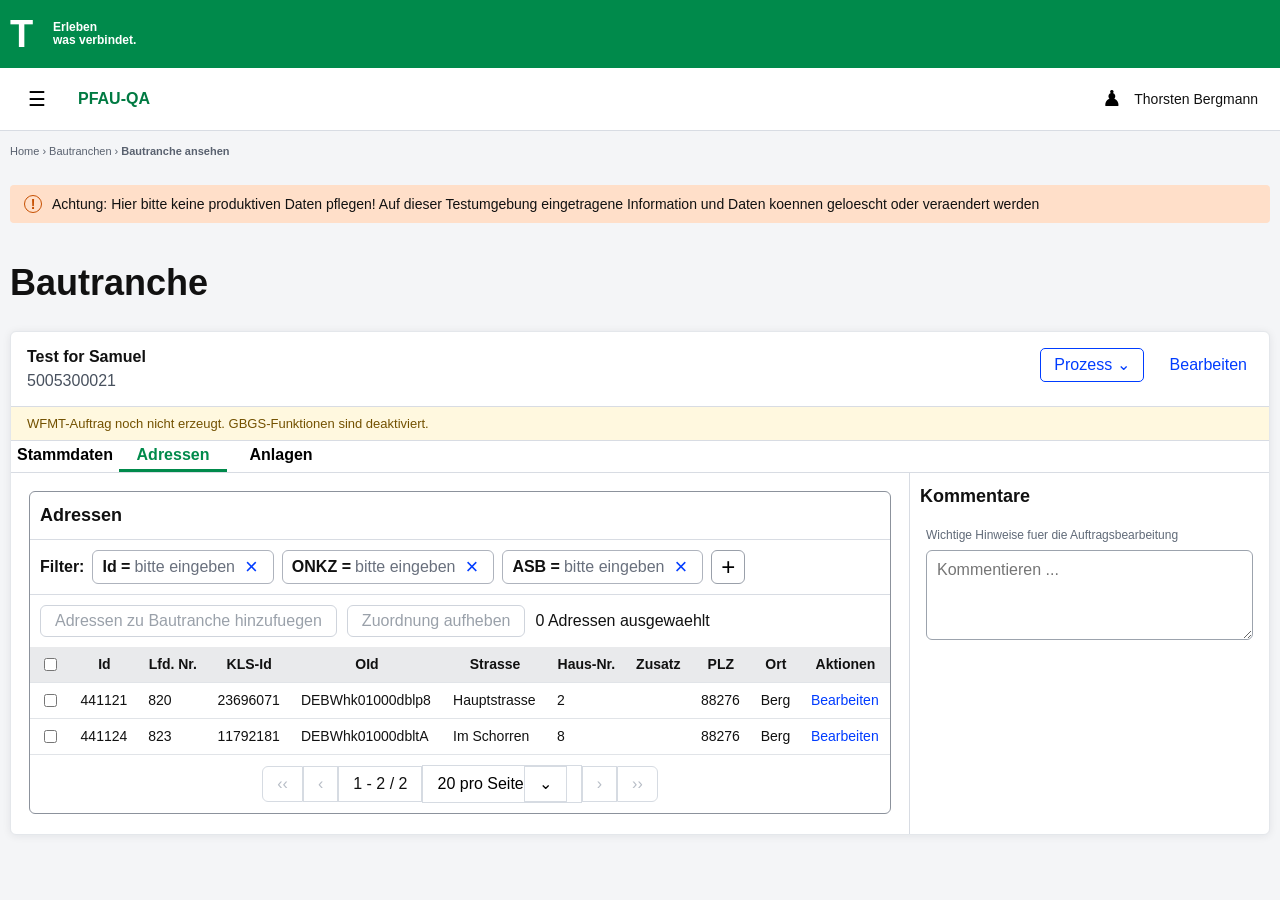
==== gbgs-mock/index.html @ 5950f443 "Add GBGS mock deliverables" ====
<!doctype html>
<html lang="de">
<head>
  <meta charset="utf-8">
  <meta name="viewport" content="width=device-width, initial-scale=1">
  <title>Pfau QA - GBGS-Funktionen Klickdummy</title>
  <link rel="stylesheet" href="styles.css">
</head>
<body>
  <header class="brand-bar">
    <div class="brand-mark">T</div>
    <div class="brand-copy">Erleben<br>was verbindet.</div>
  </header>

  <nav class="app-bar" aria-label="App Navigation">
    <button class="menu-button" type="button" aria-label="Menue">☰</button>
    <strong>PFAU-QA</strong>
    <div class="user-box" aria-label="Angemeldeter Nutzer">
      <span class="user-icon" aria-hidden="true">♟</span>
      <span>Thorsten Bergmann</span>
    </div>
  </nav>

  <main class="page-shell">
    <div class="breadcrumb">Home › Bautranchen › <strong>Bautranche ansehen</strong></div>

    <div class="env-warning" role="status">
      <span aria-hidden="true">!</span>
      Achtung: Hier bitte keine produktiven Daten pflegen! Auf dieser Testumgebung eingetragene Information und Daten koennen geloescht oder veraendert werden
    </div>

    <h1>Bautranche</h1>

    <section class="tranche-card">
      <header class="tranche-header">
        <div>
          <strong>Test for Samuel</strong>
          <p>5005300021</p>
        </div>
        <div class="process-actions">
          <div class="process-menu-wrap">
            <button class="process-button" type="button" data-process-toggle>
              Prozess <span aria-hidden="true">⌄</span>
            </button>
            <div class="process-menu" hidden data-process-menu>
              <button type="button" data-create-wfmt>WFMT-Auftrag erzeugen</button>
              <button class="disabled" type="button" data-open-gbgs disabled title="GBGS-Funktionen sind erst verfuegbar, nachdem der WFMT-Auftrag erzeugt wurde.">GBGS-Funktionen</button>
            </div>
          </div>
          <button class="link-button" type="button">Bearbeiten</button>
        </div>
      </header>

      <div class="wfmt-status" data-wfmt-status>
        WFMT-Auftrag noch nicht erzeugt. GBGS-Funktionen sind deaktiviert.
      </div>

      <nav class="tabs" aria-label="Bautranchenbereiche">
        <button type="button">Stammdaten</button>
        <button class="active" type="button">Adressen</button>
        <button type="button">Anlagen</button>
      </nav>

      <section class="content-grid">
        <section class="address-panel" aria-label="Adressen">
          <h2>Adressen</h2>
          <div class="filter-row">
            <strong>Filter:</strong>
            <span class="filter-chip"><b>Id =</b> bitte eingeben <button type="button" aria-label="Filter Id entfernen">×</button></span>
            <span class="filter-chip"><b>ONKZ =</b> bitte eingeben <button type="button" aria-label="Filter ONKZ entfernen">×</button></span>
            <span class="filter-chip"><b>ASB =</b> bitte eingeben <button type="button" aria-label="Filter ASB entfernen">×</button></span>
            <button class="icon-button" type="button" aria-label="Filter hinzufuegen">+</button>
          </div>

          <div class="table-toolbar">
            <button type="button" disabled>Adressen zu Bautranche hinzufuegen</button>
            <button type="button" disabled>Zuordnung aufheben</button>
            <span>0 Adressen ausgewaehlt</span>
          </div>

          <div class="table-scroll">
            <table class="address-table">
              <thead>
                <tr>
                  <th><input type="checkbox" aria-label="Alle Adressen auswaehlen"></th>
                  <th>Id</th>
                  <th>Lfd. Nr.</th>
                  <th>KLS-Id</th>
                  <th>OId</th>
                  <th>Strasse</th>
                  <th>Haus-Nr.</th>
                  <th>Zusatz</th>
                  <th>PLZ</th>
                  <th>Ort</th>
                  <th>Aktionen</th>
                </tr>
              </thead>
              <tbody>
                <tr>
                  <td><input type="checkbox" aria-label="Adresse 441121 auswaehlen"></td>
                  <td>441121</td>
                  <td>820</td>
                  <td>23696071</td>
                  <td>DEBWhk01000dblp8</td>
                  <td>Hauptstrasse</td>
                  <td>2</td>
                  <td></td>
                  <td>88276</td>
                  <td>Berg</td>
                  <td><a href="#">Bearbeiten</a></td>
                </tr>
                <tr>
                  <td><input type="checkbox" aria-label="Adresse 441124 auswaehlen"></td>
                  <td>441124</td>
                  <td>823</td>
                  <td>11792181</td>
                  <td>DEBWhk01000dbltA</td>
                  <td>Im Schorren</td>
                  <td>8</td>
                  <td></td>
                  <td>88276</td>
                  <td>Berg</td>
                  <td><a href="#">Bearbeiten</a></td>
                </tr>
              </tbody>
            </table>
          </div>

          <footer class="pager" aria-label="Seitennavigation">
            <button type="button" disabled>‹‹</button>
            <button type="button" disabled>‹</button>
            <span>1 - 2 / 2</span>
            <button type="button">20 pro Seite <span aria-hidden="true">⌄</span></button>
            <button type="button" disabled>›</button>
            <button type="button" disabled>››</button>
          </footer>
        </section>

        <aside class="comments">
          <h2>Kommentare</h2>
          <label for="comment">Wichtige Hinweise fuer die Auftragsbearbeitung</label>
          <textarea id="comment" placeholder="Kommentieren ..."></textarea>
        </aside>
      </section>
    </section>
  </main>

  <div class="modal-backdrop" hidden data-choice-backdrop>
    <section class="modal choice-modal" role="dialog" aria-modal="true" aria-labelledby="choice-title">
      <div class="modal-head">
        <div>
          <p class="modal-kicker">GBGS-Funktionen</p>
          <h2 id="choice-title">Funktion auswaehlen</h2>
        </div>
        <button class="close-button" type="button" aria-label="Dialog schliessen" data-close-choice>×</button>
      </div>
      <div class="choice-grid">
        <button class="choice-tile" type="button" data-start-area>
          <strong>Gebietsdaten fuer Adressabgleich erfassen</strong>
          <span>Reduzierte Gebietsdaten erfassen und Gebiets-ID je Ausbautreiber validieren.</span>
        </button>
        <button class="choice-tile" type="button" data-start-kls>
          <strong>KLS-BT-Liste fuer PST vorschlagen</strong>
          <span>KLS aus der aktuellen Bautranche als Vorschlagsliste fuer PST bereitstellen.</span>
        </button>
      </div>
    </section>
  </div>

  <div class="modal-backdrop" hidden data-area-backdrop>
    <section class="modal area-modal" role="dialog" aria-modal="true" aria-labelledby="area-title">
      <div class="modal-head">
        <div>
          <p class="modal-kicker">Adressabgleich Pfau GBGS</p>
          <h2 id="area-title">Gebietsdaten erfassen</h2>
        </div>
        <button class="close-button" type="button" aria-label="Dialog schliessen" data-close-area>×</button>
      </div>
      <form class="wizard-form" data-area-form>
        <div class="form-grid">
          <label>Ausbautreiber / Gebietstyp
            <select name="areaType" data-area-type required>
              <option value="bemo" selected>Betreibermodell</option>
              <option value="dl">Deckungsluecke</option>
              <option value="gfp">GlasfaserPlus</option>
            </select>
          </label>
          <label>Gebiets-ID
            <input name="areaId" data-area-id value="BEMO_1312200021" required>
          </label>
          <label>Beginn Vorvermarktung
            <input name="vvmStart" type="date" required>
          </label>
          <label>Ende Vorvermarktung
            <input name="vvmEnd" type="date" required>
          </label>
          <label>Beginn Ausbau
            <input name="buildStart" type="date" required>
          </label>
          <label>Ende Ausbau
            <input name="buildEnd" type="date" required>
          </label>
        </div>

        <div class="id-explainer" data-rule-box>
          <strong data-rule-title>Gebiets-ID-Regel Betreibermodell</strong>
          <p data-rule-text>Format: BEMO_&lt;10-stellige Vertragsnummer&gt;, zum Beispiel BEMO_1312200021.</p>
          <div class="id-format" data-bemo-format>
            <span>BEMO_</span><span class="contract-part">13122</span><span class="section-part">0002</span><span class="tech-part">1</span>
          </div>
          <div class="id-legend" data-bemo-legend>
            <span><i class="contract-swatch"></i>Vertrag bzw. Untervertrag</span>
            <span><i class="section-swatch"></i>Fortlaufende Nummer Bauabschnitt/Ausbaugebiet/Bautranche</span>
            <span><i class="tech-swatch"></i>Beauftragte Technikvariante</span>
          </div>
        </div>

        <p class="validation-message" hidden data-validation-message></p>

        <div class="wizard-footer">
          <button class="secondary" type="button" data-close-area>Abbrechen</button>
          <button class="primary" type="submit">Speichern</button>
        </div>
      </form>
    </section>
  </div>

  <div class="modal-backdrop" hidden data-kls-backdrop>
    <section class="modal kls-modal" role="dialog" aria-modal="true" aria-labelledby="kls-title">
      <div class="modal-head">
        <div>
          <p class="modal-kicker">PST-Vorbereitung</p>
          <h2 id="kls-title">KLS-BT-Liste fuer PST vorschlagen</h2>
        </div>
        <button class="close-button" type="button" aria-label="Dialog schliessen" data-close-kls>×</button>
      </div>
      <div class="kls-intro">
        <label>Bautranche
          <input value="5005300021 - Test for Samuel" readonly>
        </label>
        <label>Exportformat
          <select>
            <option selected>CSV</option>
            <option>XLSX</option>
          </select>
        </label>
      </div>
      <p class="hint">Pfau erzeugt nur den KLS-Anteil aus der Bautranche. Die echte Liste 1 wird anschliessend in PST erzeugt.</p>
      <table class="kls-table">
        <thead>
          <tr>
            <th>KLS-ID</th>
            <th>Bautranche</th>
            <th>Gebiets-ID</th>
            <th>Quelle</th>
          </tr>
        </thead>
        <tbody>
          <tr>
            <td>23696071</td>
            <td>5005300021</td>
            <td data-kls-area-id>BEMO_1312200021</td>
            <td>Pfau</td>
          </tr>
          <tr>
            <td>11792181</td>
            <td>5005300021</td>
            <td data-kls-area-id>BEMO_1312200021</td>
            <td>Pfau</td>
          </tr>
        </tbody>
      </table>
      <div class="wizard-footer">
        <button class="secondary" type="button" data-close-kls>Abbrechen</button>
        <button class="primary" type="button" data-kls-export>KLS-BT-Liste exportieren</button>
      </div>
    </section>
  </div>

  <div class="toast" hidden data-toast></div>

  <script src="app.js"></script>
</body>
</html>
---- gbgs-mock/styles.css ----
:root {
  --brand-green: #008a4b;
  --brand-green-dark: #007a42;
  --magenta: #e20074;
  --blue: #003cff;
  --ink: #111;
  --muted: #5c6673;
  --line: #d8dce3;
  --soft: #f5f6f8;
  --panel: #fff;
  --warning: #ffdfc9;
  --shadow: 0 12px 36px rgba(23, 32, 42, 0.18);
}

* {
  box-sizing: border-box;
}

[hidden] {
  display: none !important;
}

body {
  margin: 0;
  color: var(--ink);
  background: #f4f5f7;
  font-family: Arial, Helvetica, sans-serif;
}

button,
input,
select,
textarea {
  font: inherit;
}

.brand-bar {
  height: 68px;
  display: flex;
  align-items: center;
  gap: 12px;
  padding: 0 10px;
  color: #fff;
  background: var(--brand-green);
}

.brand-mark {
  width: 31px;
  font-size: 38px;
  font-weight: 800;
  line-height: 1;
}

.brand-copy {
  font-size: 12px;
  font-weight: 700;
  line-height: 1.05;
}

.app-bar {
  height: 63px;
  display: flex;
  align-items: center;
  gap: 26px;
  padding: 0 22px;
  border-bottom: 1px solid var(--line);
  background: #fff;
}

.menu-button,
.link-button {
  border: 0;
  background: transparent;
  cursor: pointer;
}

.menu-button {
  font-size: 20px;
}

.app-bar strong {
  color: var(--brand-green-dark);
}

.user-box {
  margin-left: auto;
  display: flex;
  align-items: center;
  gap: 12px;
  font-size: 14px;
}

.user-icon {
  color: #000;
  font-size: 22px;
}

.page-shell {
  padding: 10px;
}

.breadcrumb {
  color: #59616f;
  font-size: 11px;
  margin: 4px 0 28px;
}

.env-warning {
  display: flex;
  align-items: center;
  gap: 10px;
  min-height: 38px;
  padding: 0 14px;
  border-radius: 4px;
  background: var(--warning);
  font-size: 14px;
}

.env-warning span {
  width: 18px;
  height: 18px;
  display: inline-grid;
  place-items: center;
  color: #c64f00;
  border: 1px solid #c64f00;
  border-radius: 50%;
  font-weight: 700;
}

h1 {
  margin: 40px 0 28px;
  font-size: 36px;
  line-height: 1.1;
}

.tranche-card {
  overflow: visible;
  background: var(--panel);
  border: 1px solid #e4e7eb;
  border-radius: 6px;
  box-shadow: 0 1px 8px rgba(17, 24, 39, 0.08);
}

.tranche-header {
  min-height: 70px;
  display: flex;
  justify-content: space-between;
  gap: 18px;
  padding: 16px;
  border-bottom: 1px solid var(--line);
}

.tranche-header p {
  margin: 6px 0 0;
  color: #48515e;
}

.process-actions {
  display: flex;
  align-items: flex-start;
  gap: 20px;
}

.process-menu-wrap {
  position: relative;
}

.process-button {
  min-height: 34px;
  padding: 0 13px;
  color: var(--blue);
  background: white;
  border: 1px solid var(--blue);
  border-radius: 5px;
  cursor: pointer;
}

.process-menu {
  position: absolute;
  top: 33px;
  right: -49px;
  width: 220px;
  padding: 8px 0;
  background: white;
  border: 1px solid #e0e3e8;
  border-radius: 8px;
  box-shadow: var(--shadow);
  z-index: 4;
}

.process-menu::before {
  content: "";
  position: absolute;
  top: -8px;
  right: 82px;
  width: 14px;
  height: 14px;
  background: white;
  border-left: 1px solid #e0e3e8;
  border-top: 1px solid #e0e3e8;
  transform: rotate(45deg);
}

.process-menu button {
  width: 100%;
  min-height: 40px;
  padding: 0 18px;
  text-align: left;
  border: 0;
  background: white;
  cursor: pointer;
}

.process-menu button:hover:not(:disabled) {
  background: #f2f6ff;
  color: var(--blue);
}

.process-menu .disabled,
.process-menu button:disabled {
  color: #9aa1aa;
  cursor: not-allowed;
}

.link-button {
  min-height: 34px;
  color: var(--blue);
}

.wfmt-status {
  padding: 9px 16px;
  color: #735100;
  background: #fff8df;
  border-bottom: 1px solid var(--line);
  font-size: 13px;
}

.wfmt-status.ready {
  color: #0b6b3a;
  background: #e7f6ee;
}

.tabs {
  height: 32px;
  display: flex;
  border-bottom: 1px solid var(--line);
}

.tabs button {
  min-width: 108px;
  border: 0;
  border-bottom: 3px solid transparent;
  background: white;
  cursor: pointer;
  font-weight: 600;
}

.tabs .active {
  color: var(--brand-green);
  border-color: var(--brand-green);
}

.content-grid {
  display: grid;
  grid-template-columns: minmax(760px, 1fr) 360px;
}

.address-panel {
  margin: 18px 18px 20px;
  border: 1px solid #8c929c;
  border-radius: 6px;
  overflow: hidden;
}

.address-panel h2,
.comments h2 {
  margin: 0;
  padding: 13px 10px;
  font-size: 18px;
}

.filter-row {
  min-height: 54px;
  display: flex;
  align-items: center;
  gap: 8px;
  padding: 10px;
  border-top: 1px solid var(--line);
  border-bottom: 1px solid var(--line);
  flex-wrap: wrap;
}

.filter-chip {
  height: 34px;
  display: inline-flex;
  align-items: center;
  gap: 4px;
  padding: 0 9px;
  color: #69707d;
  border: 1px solid #aeb3bd;
  border-radius: 6px;
  background: white;
}

.filter-chip b {
  color: #111;
}

.filter-chip button,
.icon-button,
.close-button {
  border: 0;
  background: transparent;
  cursor: pointer;
}

.filter-chip button {
  color: var(--blue);
  font-size: 22px;
  line-height: 1;
}

.icon-button {
  width: 34px;
  height: 34px;
  border: 1px solid #9aa0aa;
  border-radius: 6px;
  font-size: 24px;
  line-height: 1;
}

.table-toolbar {
  display: flex;
  align-items: center;
  gap: 10px;
  padding: 10px;
}

.table-toolbar button {
  min-height: 32px;
  padding: 0 14px;
  border: 1px solid #cfd4dc;
  border-radius: 6px;
  background: white;
  color: #9aa1aa;
}

.table-scroll {
  overflow-x: auto;
}

.address-table,
.kls-table {
  width: 100%;
  border-collapse: collapse;
  font-size: 14px;
}

.address-table th,
.address-table td,
.kls-table th,
.kls-table td {
  padding: 8px 10px;
  border-bottom: 1px solid #e1e4e8;
  white-space: nowrap;
}

.address-table th,
.kls-table th {
  background: #e9eaec;
  font-weight: 700;
}

.address-table a {
  color: var(--blue);
  text-decoration: none;
}

.pager {
  min-height: 58px;
  display: flex;
  justify-content: center;
  align-items: center;
  gap: 0;
  padding: 10px;
}

.pager button,
.pager span {
  min-height: 36px;
  padding: 0 14px;
  border: 1px solid #d6dbe2;
  background: white;
  display: inline-flex;
  align-items: center;
}

.pager button:first-child {
  border-radius: 6px 0 0 6px;
}

.pager button:last-child {
  border-radius: 0 6px 6px 0;
}

.pager button:disabled {
  color: #b7bdc6;
}

.comments {
  border-left: 1px solid var(--line);
}

.comments label {
  display: block;
  margin: 8px 16px;
  color: #606a78;
  font-size: 12px;
}

.comments textarea {
  width: calc(100% - 32px);
  min-height: 90px;
  margin: 0 16px 20px;
  padding: 10px;
  border: 1px solid #9ca3ad;
  border-radius: 6px;
  resize: vertical;
}

.modal-backdrop {
  position: fixed;
  inset: 0;
  display: grid;
  place-items: center;
  padding: 24px;
  background: rgba(17, 24, 39, 0.38);
  z-index: 10;
}

.modal {
  width: min(940px, 100%);
  max-height: min(860px, calc(100vh - 48px));
  overflow: auto;
  background: white;
  border: 1px solid #d5d9e0;
  border-radius: 8px;
  box-shadow: var(--shadow);
}

.choice-modal {
  width: min(760px, 100%);
}

.modal-head {
  display: flex;
  justify-content: space-between;
  gap: 18px;
  padding: 20px 22px;
  border-bottom: 1px solid var(--line);
}

.modal-head h2 {
  margin: 2px 0 0;
  font-size: 24px;
}

.modal-kicker {
  margin: 0;
  color: var(--magenta);
  font-size: 13px;
  font-weight: 700;
  text-transform: uppercase;
}

.close-button {
  width: 36px;
  height: 36px;
  border: 1px solid #aeb3bd;
  border-radius: 6px;
  font-size: 24px;
  line-height: 1;
}

.choice-grid {
  display: grid;
  grid-template-columns: repeat(2, minmax(0, 1fr));
  gap: 14px;
  padding: 22px;
}

.choice-tile {
  min-height: 138px;
  padding: 18px;
  text-align: left;
  background: var(--soft);
  border: 1px solid #cbd0d8;
  border-radius: 8px;
  cursor: pointer;
}

.choice-tile:hover {
  border-color: var(--brand-green);
  background: #f2fbf6;
}

.choice-tile strong,
.choice-tile span {
  display: block;
}

.choice-tile strong {
  margin-bottom: 12px;
  font-size: 18px;
}

.choice-tile span,
.hint {
  color: #4c5564;
  line-height: 1.45;
}

.wizard-form {
  padding: 22px;
}

.form-grid,
.kls-intro {
  display: grid;
  grid-template-columns: repeat(2, minmax(0, 1fr));
  gap: 16px;
}

.form-grid label,
.kls-intro label {
  display: grid;
  gap: 7px;
  color: #303846;
  font-weight: 700;
}

.form-grid input,
.form-grid select,
.kls-intro input,
.kls-intro select {
  width: 100%;
  min-height: 40px;
  padding: 8px 10px;
  border: 1px solid #aeb3bd;
  border-radius: 6px;
  background: white;
  color: #151a22;
}

.form-grid input[readonly],
.kls-intro input[readonly] {
  background: #f1f3f6;
  color: #5b6471;
}

.id-explainer {
  margin-top: 16px;
  padding: 14px;
  border: 1px solid #cbd0d8;
  border-radius: 8px;
  background: #fbfcfd;
}

.id-explainer p {
  margin: 10px 0 0;
}

.id-format {
  margin-top: 10px;
  font-family: Consolas, "Courier New", monospace;
  font-size: 22px;
  font-weight: 800;
  letter-spacing: 0;
}

.contract-part {
  color: #168244;
}

.section-part {
  color: #d71920;
}

.tech-part {
  color: #064fd6;
}

.id-legend {
  display: grid;
  grid-template-columns: repeat(3, minmax(0, 1fr));
  gap: 8px;
  margin-top: 12px;
  color: #48515f;
  font-size: 13px;
}

.id-legend span {
  display: flex;
  gap: 7px;
  align-items: flex-start;
}

.id-legend i {
  width: 12px;
  height: 12px;
  flex: 0 0 12px;
  margin-top: 2px;
  border-radius: 2px;
}

.contract-swatch {
  background: #168244;
}

.section-swatch {
  background: #d71920;
}

.tech-swatch {
  background: #064fd6;
}

.validation-message {
  padding: 10px 12px;
  border-radius: 6px;
  background: #fde8e8;
  color: #9b1c1c;
}

.kls-modal {
  width: min(820px, 100%);
}

.kls-intro,
.kls-modal .hint,
.kls-table {
  margin: 18px 22px 0;
}

.wizard-footer {
  display: flex;
  justify-content: flex-end;
  gap: 10px;
  margin-top: 22px;
  padding: 16px 22px 22px;
  border-top: 1px solid var(--line);
}

.wizard-form .wizard-footer {
  margin-left: -22px;
  margin-right: -22px;
  margin-bottom: -22px;
}

.primary,
.secondary {
  min-height: 40px;
  padding: 0 18px;
  border-radius: 6px;
  cursor: pointer;
}

.primary {
  border: 1px solid var(--magenta);
  background: var(--magenta);
  color: white;
  font-weight: 700;
}

.secondary {
  border: 1px solid #aeb3bd;
  background: white;
  color: #1c2430;
}

.toast {
  position: fixed;
  right: 24px;
  bottom: 24px;
  max-width: 420px;
  padding: 13px 16px;
  color: white;
  background: #1f7a48;
  border-radius: 8px;
  box-shadow: var(--shadow);
  z-index: 20;
}

@media (max-width: 980px) {
  .content-grid {
    grid-template-columns: 1fr;
  }

  .comments {
    border-left: 0;
    border-top: 1px solid var(--line);
  }

  .form-grid,
  .kls-intro,
  .choice-grid,
  .id-legend {
    grid-template-columns: 1fr;
  }
}
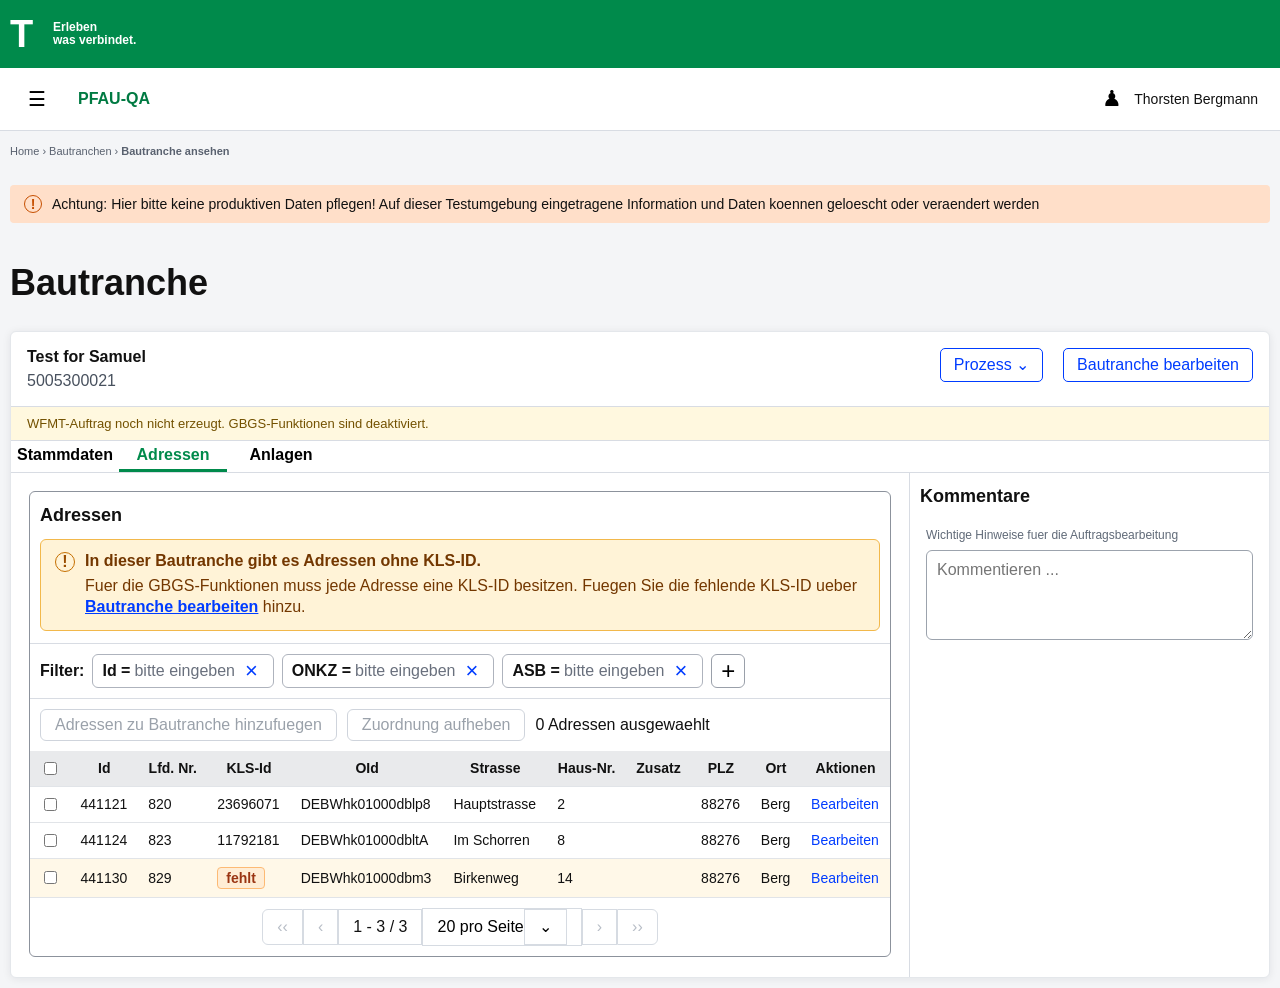
==== commit 58a34366: "Add KLS-ID warning to GBGS mock" ====
--- a/gbgs-mock/index.html
+++ b/gbgs-mock/index.html
@@ -47,7 +47,7 @@
               <button class="disabled" type="button" data-open-gbgs disabled title="GBGS-Funktionen sind erst verfuegbar, nachdem der WFMT-Auftrag erzeugt wurde.">GBGS-Funktionen</button>
             </div>
           </div>
-          <button class="link-button" type="button">Bearbeiten</button>
+          <button class="edit-tranche-button" type="button" data-edit-tranche>Bautranche bearbeiten</button>
         </div>
       </header>
 
@@ -64,6 +64,13 @@
       <section class="content-grid">
         <section class="address-panel" aria-label="Adressen">
           <h2>Adressen</h2>
+          <div class="kls-warning" role="alert">
+            <span aria-hidden="true">!</span>
+            <div>
+              <strong>In dieser Bautranche gibt es Adressen ohne KLS-ID.</strong>
+              <p>Fuer die GBGS-Funktionen muss jede Adresse eine KLS-ID besitzen. Fuegen Sie die fehlende KLS-ID ueber <button type="button" data-edit-tranche>Bautranche bearbeiten</button> hinzu.</p>
+            </div>
+          </div>
           <div class="filter-row">
             <strong>Filter:</strong>
             <span class="filter-chip"><b>Id =</b> bitte eingeben <button type="button" aria-label="Filter Id entfernen">×</button></span>
@@ -122,6 +129,19 @@
                   <td>Berg</td>
                   <td><a href="#">Bearbeiten</a></td>
                 </tr>
+                <tr class="missing-kls-row">
+                  <td><input type="checkbox" aria-label="Adresse 441130 auswaehlen"></td>
+                  <td>441130</td>
+                  <td>829</td>
+                  <td><span class="missing-kls">fehlt</span></td>
+                  <td>DEBWhk01000dbm3</td>
+                  <td>Birkenweg</td>
+                  <td>14</td>
+                  <td></td>
+                  <td>88276</td>
+                  <td>Berg</td>
+                  <td><a href="#">Bearbeiten</a></td>
+                </tr>
               </tbody>
             </table>
           </div>
@@ -129,7 +149,7 @@
           <footer class="pager" aria-label="Seitennavigation">
             <button type="button" disabled>‹‹</button>
             <button type="button" disabled>‹</button>
-            <span>1 - 2 / 2</span>
+            <span>1 - 3 / 3</span>
             <button type="button">20 pro Seite <span aria-hidden="true">⌄</span></button>
             <button type="button" disabled>›</button>
             <button type="button" disabled>››</button>
--- a/gbgs-mock/styles.css
+++ b/gbgs-mock/styles.css
@@ -227,6 +227,16 @@
   color: var(--blue);
 }
 
+.edit-tranche-button {
+  min-height: 34px;
+  padding: 0 13px;
+  color: var(--blue);
+  background: white;
+  border: 1px solid var(--blue);
+  border-radius: 5px;
+  cursor: pointer;
+}
+
 .wfmt-status {
   padding: 9px 16px;
   color: #735100;
@@ -277,6 +287,45 @@
   margin: 0;
   padding: 13px 10px;
   font-size: 18px;
+}
+
+.kls-warning {
+  display: flex;
+  align-items: flex-start;
+  gap: 10px;
+  margin: 0 10px 12px;
+  padding: 12px 14px;
+  color: #733700;
+  background: #fff3d7;
+  border: 1px solid #f2b84b;
+  border-radius: 6px;
+}
+
+.kls-warning > span {
+  width: 20px;
+  height: 20px;
+  display: inline-grid;
+  place-items: center;
+  flex: 0 0 20px;
+  color: #9a4d00;
+  border: 1px solid #c56f00;
+  border-radius: 50%;
+  font-weight: 700;
+}
+
+.kls-warning p {
+  margin: 5px 0 0;
+  line-height: 1.35;
+}
+
+.kls-warning button {
+  padding: 0;
+  color: var(--blue);
+  background: transparent;
+  border: 0;
+  cursor: pointer;
+  font-weight: 700;
+  text-decoration: underline;
 }
 
 .filter-row {
@@ -374,6 +423,22 @@
 .address-table a {
   color: var(--blue);
   text-decoration: none;
+}
+
+.missing-kls-row td {
+  background: #fff8e8;
+}
+
+.missing-kls {
+  display: inline-flex;
+  min-height: 22px;
+  align-items: center;
+  padding: 0 8px;
+  color: #9a3412;
+  background: #ffedd5;
+  border: 1px solid #fdba74;
+  border-radius: 4px;
+  font-weight: 700;
 }
 
 .pager {
